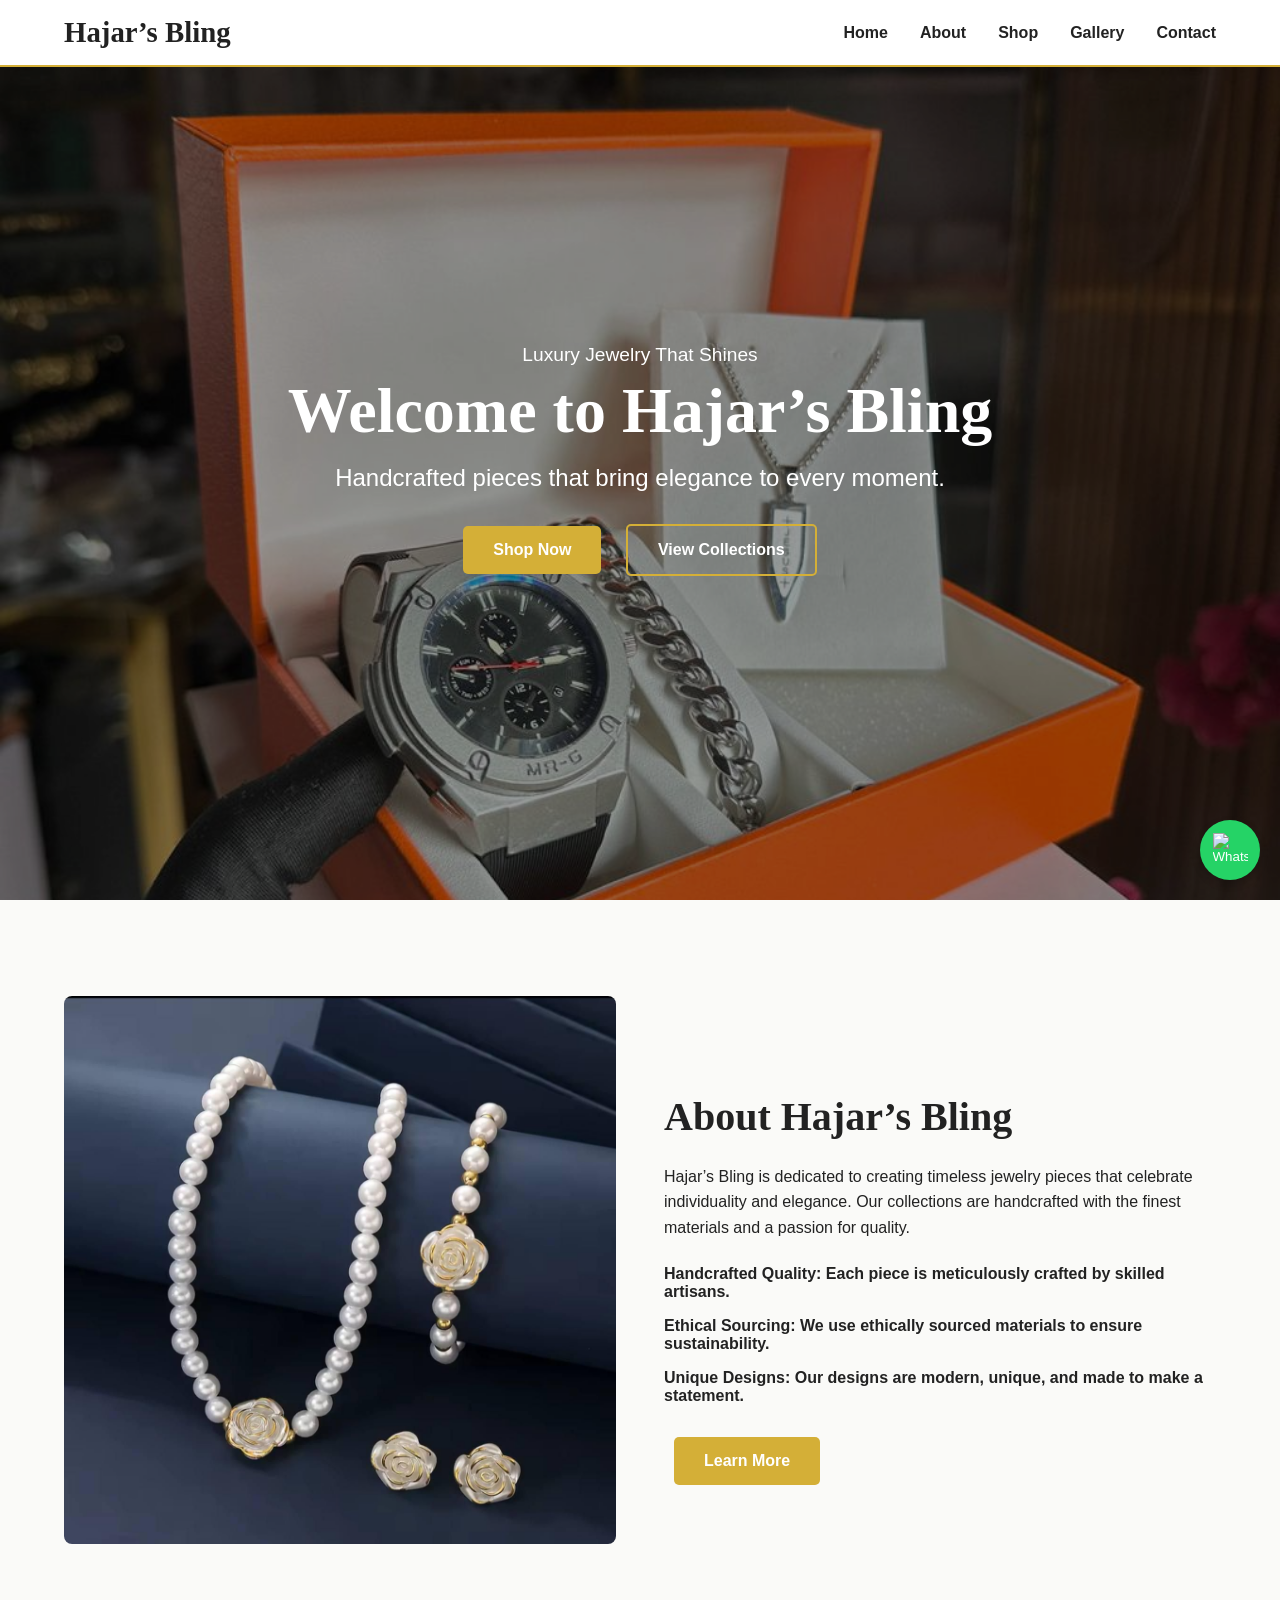
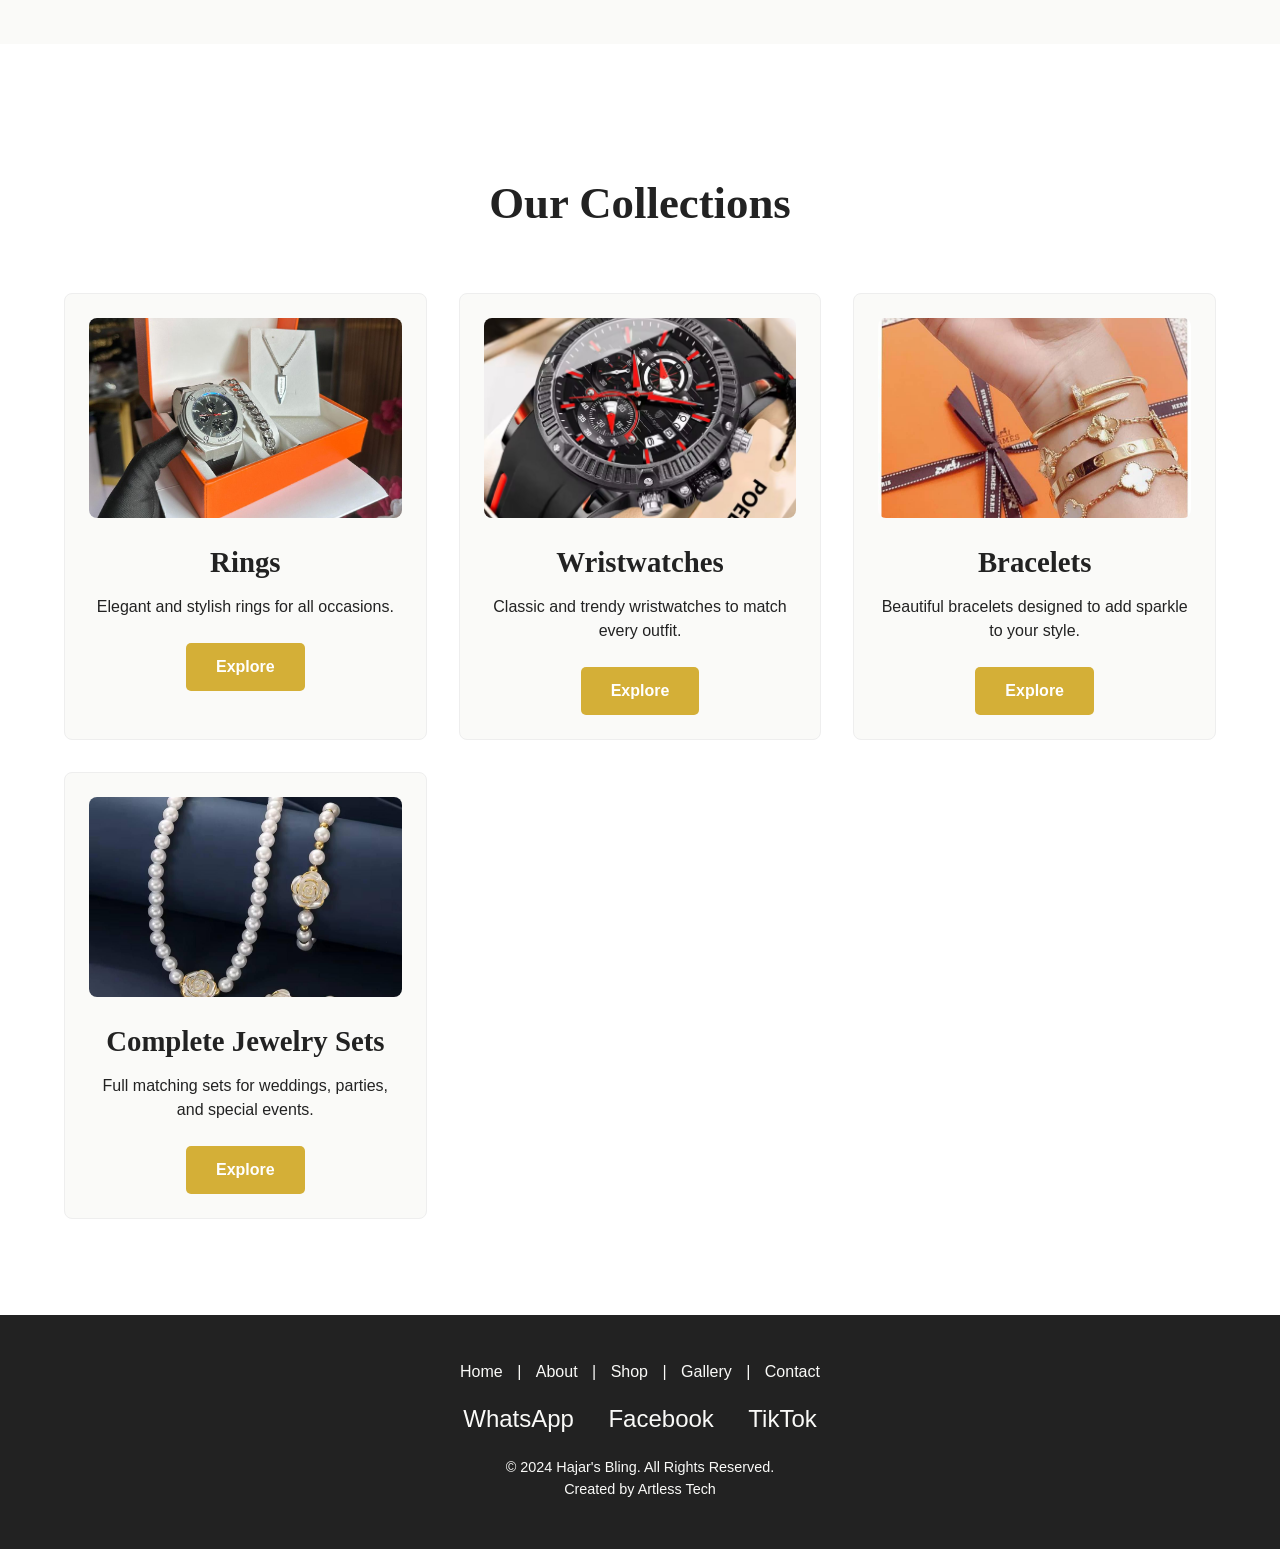
==== index.html @ 62906468 "feat: Build complete static website for Hajar's Bling This commit includes the complete static websi" ====
<!DOCTYPE html>
<html lang="en">
<head>
    <meta charset="UTF-8">
    <meta name="viewport" content="width=device-width, initial-scale=1.0">
    <title>Hajar's Bling</title>
    <link rel="stylesheet" href="css/style.css">
</head>
<body>

    <header>
        <nav class="navbar">
            <div class="container">
                <a href="index.html" class="brand-logo">Hajar’s Bling</a>
                <ul class="nav-links">
                    <li><a href="index.html">Home</a></li>
                    <li><a href="about.html">About</a></li>
                    <li><a href="shop.html">Shop</a></li>
                    <li><a href="gallery.html">Gallery</a></li>
                    <li><a href="contact.html">Contact</a></li>
                </ul>
                <div class="hamburger">
                    <span></span>
                    <span></span>
                    <span></span>
                </div>
            </div>
        </nav>
    </header>

    <main>
        <section class="hero">
            <div class="video-background">
                <!-- Video will be placed here -->
                <img src="assets/images/category-jewelry.jpg" alt="Jewelry background" style="width:100%; height:auto; object-fit: cover;">
            </div>
            <div class="hero-overlay"></div>
            <div class="hero-content">
                <p class="tagline">Luxury Jewelry That Shines</p>
                <h1>Welcome to Hajar’s Bling</h1>
                <p class="sub-text">Handcrafted pieces that bring elegance to every moment.</p>
                <div class="cta-buttons">
                    <a href="shop.html" class="btn btn-primary">Shop Now</a>
                    <a href="#collections" class="btn btn-secondary">View Collections</a>
                </div>
            </div>
        </section>

        <section id="about" class="about-section">
            <div class="container">
                <div class="about-content">
                    <div class="about-image">
                        <img src="assets/images/about-image.jpg" alt="About Hajar's Bling">
                    </div>
                    <div class="about-text">
                        <h2>About Hajar’s Bling</h2>
                        <p>Hajar’s Bling is dedicated to creating timeless jewelry pieces that celebrate individuality and elegance. Our collections are handcrafted with the finest materials and a passion for quality.</p>
                        <ul>
                            <li><strong>Handcrafted Quality:</strong> Each piece is meticulously crafted by skilled artisans.</li>
                            <li><strong>Ethical Sourcing:</strong> We use ethically sourced materials to ensure sustainability.</li>
                            <li><strong>Unique Designs:</strong> Our designs are modern, unique, and made to make a statement.</li>
                        </ul>
                        <a href="about.html" class="btn btn-primary">Learn More</a>
                    </div>
                </div>
            </div>
        </section>

        <section id="collections" class="shop-categories">
            <div class="container">
                <h2 class="section-title">Our Collections</h2>
                <div class="category-grid">
                    <div class="category-card">
                        <img src="assets/images/category-jewelry.jpg" alt="Rings">
                        <h3>Rings</h3>
                        <p>Elegant and stylish rings for all occasions.</p>
                        <a href="rings.html" class="btn btn-primary">Explore</a>
                    </div>
                    <div class="category-card">
                        <img src="assets/images/category-wristwatch.jpg" alt="Wristwatches">
                        <h3>Wristwatches</h3>
                        <p>Classic and trendy wristwatches to match every outfit.</p>
                        <a href="watches.html" class="btn btn-primary">Explore</a>
                    </div>
                    <div class="category-card">
                        <img src="assets/images/category-bracelets.jpg" alt="Bracelets">
                        <h3>Bracelets</h3>
                        <p>Beautiful bracelets designed to add sparkle to your style.</p>
                        <a href="bracelets.html" class="btn btn-primary">Explore</a>
                    </div>
                     <div class="category-card">
                        <img src="assets/images/product-jewelry-set-1.jpg" alt="Jewelry Sets">
                        <h3>Complete Jewelry Sets</h3>
                        <p>Full matching sets for weddings, parties, and special events.</p>
                        <a href="sets.html" class="btn btn-primary">Explore</a>
                    </div>
                </div>
            </div>
        </section>

    </main>

    <footer class="site-footer">
        <div class="container">
            <div class="footer-content">
                <div class="footer-links">
                    <a href="index.html">Home</a> |
                    <a href="about.html">About</a> |
                    <a href="shop.html">Shop</a> |
                    <a href="gallery.html">Gallery</a> |
                    <a href="contact.html">Contact</a>
                </div>
                <div class="social-media">
                    <a href="https://wa.link/rwugjc" target="_blank">WhatsApp</a>
                    <a href="https://www.facebook.com/share/1AqFbGFpau/" target="_blank">Facebook</a>
                    <a href="https://www.tiktok.com/@curious.hajar?_t=ZS-8zQ4NmPFM7p&_r=1" target="_blank">TikTok</a>
                </div>
                <div class="copyright">
                    &copy; 2024 Hajar's Bling. All Rights Reserved.
                    <br>
                    Created by Artless Tech
                </div>
            </div>
        </div>
    </footer>

    <div class="floating-widget">
        <div class="quick-order-form-container">
            <form id="quick-order-form" class="quick-order-form">
                <h3>Quick Order</h3>
                <div class="form-group">
                    <label for="quick-name">Name</label>
                    <input type="text" id="quick-name" name="name" required>
                </div>
                <div class="form-group">
                    <label for="quick-products">Products / Codes</label>
                    <textarea id="quick-products" name="products" rows="3" required placeholder="e.g., HB-RING-01 x2, HB-NECK-03 x1"></textarea>
                </div>
                <button type="submit" class="btn btn-primary">Send on WhatsApp</button>
            </form>
        </div>
        <button class="whatsapp-icon" id="whatsapp-icon">
            <img src="https://upload.wikimedia.org/wikipedia/commons/6/6b/WhatsApp.svg" alt="WhatsApp">
        </button>
    </div>

    <script src="js/main.js"></script>
</body>
</html>
---- css/style.css ----
/* General Body Styles */
body {
    margin: 0;
    font-family: 'Lato', sans-serif;
    color: #222222;
    background-color: #FAFAF8;
}

/* Style for the gold accent line */
.gold-accent {
    border-bottom: 2px solid #C7A317;
}

/* General button styling */
.btn {
    padding: 10px 20px;
    text-decoration: none;
    border-radius: 5px;
    font-weight: bold;
    transition: background-color 0.3s ease;
}

.btn-primary {
    background-color: #D4AF37;
    color: #FAFAF8;
}

.btn-primary:hover {
    background-color: #C7A317;
}

/* Fonts */
@import url('https://fonts.googleapis.com/css2?family=Lato:wght@400;700&family=Playfair+Display:wght@700&display=swap');

/* Variables */
:root {
    --primary-gold: #D4AF37;
    --secondary-cream: #FAFAF8;
    --text-dark: #222222;
    --hover-gold: #C7A317;
}

/* General Body Styles */
body {
    margin: 0;
    font-family: 'Lato', sans-serif;
    color: var(--text-dark);
    background-color: var(--secondary-cream);
}

.container {
    width: 90%;
    max-width: 1200px;
    margin: 0 auto;
}

/* Header & Navigation */
.navbar {
    background-color: white;
    padding: 1rem 0;
    border-bottom: 2px solid var(--primary-gold);
    position: fixed;
    width: 100%;
    top: 0;
    z-index: 1000;
}

.navbar .container {
    display: flex;
    justify-content: space-between;
    align-items: center;
}

.brand-logo {
    font-family: 'Playfair Display', serif;
    font-size: 1.8rem;
    color: var(--text-dark);
    text-decoration: none;
    font-weight: 700;
}

.nav-links {
    list-style: none;
    margin: 0;
    padding: 0;
    display: flex;
}

.nav-links li {
    margin-left: 2rem;
}

.nav-links a {
    text-decoration: none;
    color: var(--text-dark);
    font-weight: 700;
    padding-bottom: 5px;
    transition: color 0.3s ease, border-bottom 0.3s ease;
}

.nav-links a:hover {
    color: var(--primary-gold);
    border-bottom: 2px solid var(--primary-gold);
}

.hamburger {
    display: none;
    cursor: pointer;
}

.hamburger span {
    display: block;
    width: 25px;
    height: 3px;
    margin: 5px 0;
    background-color: var(--text-dark);
}

/* Hero Section */
.hero {
    position: relative;
    height: 100vh;
    display: flex;
    align-items: center;
    justify-content: center;
    text-align: center;
    color: white;
}

.video-background {
    position: absolute;
    top: 0;
    left: 0;
    width: 100%;
    height: 100%;
    overflow: hidden;
    z-index: -2;
}

.video-background video,
.video-background img {
    width: 100%;
    height: 100%;
    object-fit: cover;
}

.hero-overlay {
    position: absolute;
    top: 0;
    left: 0;
    width: 100%;
    height: 100%;
    background-color: rgba(0, 0, 0, 0.4);
    z-index: -1;
}

.hero-content {
    z-index: 1;
}

.hero .tagline {
    font-size: 1.2rem;
    margin-bottom: 0.5rem;
}

.hero h1 {
    font-family: 'Playfair Display', serif;
    font-size: 4rem;
    margin: 0;
}

.hero .sub-text {
    font-size: 1.5rem;
    margin-top: 1rem;
}

.cta-buttons {
    margin-top: 2rem;
}

.btn {
    padding: 15px 30px;
    text-decoration: none;
    border-radius: 5px;
    font-weight: bold;
    transition: background-color 0.3s ease, color 0.3s ease, transform 0.3s ease;
    display: inline-block;
    margin: 0 10px;
}

.btn-primary {
    background-color: var(--primary-gold);
    color: white;
}

.btn-primary:hover {
    background-color: var(--hover-gold);
    transform: translateY(-2px);
}

.btn-secondary {
    background-color: transparent;
    color: white;
    border: 2px solid var(--primary-gold);
}

.btn-secondary:hover {
    background-color: var(--primary-gold);
    color: white;
    transform: translateY(-2px);
}

/* Responsive Styles */
@media (max-width: 768px) {
    .nav-links {
        display: none;
        flex-direction: column;
        position: absolute;
        top: 100%;
        left: 0;
        width: 100%;
        background-color: white;
        padding: 1rem 0;
    }

    .nav-links.active {
        display: flex;
    }

    .nav-links li {
        margin: 1rem 0;
        text-align: center;
    }

    .hamburger {
        display: block;
    }

    .hero h1 {
        font-size: 2.5rem;
    }

    .hero .sub-text {
        font-size: 1.2rem;
    }
}

/* About Section */
.about-section {
    padding: 6rem 0;
    background-color: var(--secondary-cream);
}

.about-content {
    display: flex;
    align-items: center;
    gap: 3rem;
}

.about-image {
    flex: 1;
}

.about-image img {
    width: 100%;
    border-radius: 8px;
}

.about-text {
    flex: 1;
}

.about-text h2 {
    font-family: 'Playfair Display', serif;
    font-size: 2.5rem;
    margin-bottom: 1.5rem;
}

.about-text p {
    line-height: 1.6;
    margin-bottom: 1.5rem;
}

.about-text ul {
    list-style: none;
    padding: 0;
    margin-bottom: 2rem;
}

.about-text li {
    margin-bottom: 1rem;
    font-weight: bold;
}

@media (max-width: 768px) {
    .about-content {
        flex-direction: column;
    }
}

/* Shop Categories Section */
.shop-categories {
    padding: 6rem 0;
    background-color: white;
}

.section-title {
    text-align: center;
    font-family: 'Playfair Display', serif;
    font-size: 2.8rem;
    margin-bottom: 4rem;
}

.category-grid {
    display: grid;
    grid-template-columns: repeat(auto-fit, minmax(280px, 1fr));
    gap: 2rem;
}

.category-card {
    background-color: var(--secondary-cream);
    border: 1px solid #eee;
    border-radius: 8px;
    overflow: hidden;
    text-align: center;
    padding: 1.5rem;
    transition: transform 0.3s ease, box-shadow 0.3s ease;
}

.category-card:hover {
    transform: translateY(-5px);
    box-shadow: 0 10px 20px rgba(0,0,0,0.1);
}

.category-card img {
    width: 100%;
    height: 200px;
    object-fit: cover;
    border-radius: 8px;
}

.category-card h3 {
    font-family: 'Playfair Display', serif;
    font-size: 1.8rem;
    margin: 1.5rem 0 1rem;
}

.category-card p {
    line-height: 1.5;
    margin-bottom: 1.5rem;
}

/* Footer */
.site-footer {
    background-color: var(--text-dark);
    color: var(--secondary-cream);
    padding: 3rem 0;
    text-align: center;
}

.footer-content {
    display: flex;
    flex-direction: column;
    align-items: center;
    gap: 1.5rem;
}

.footer-links a {
    color: var(--secondary-cream);
    text-decoration: none;
    margin: 0 10px;
    transition: color 0.3s ease;
}

.footer-links a:hover {
    color: var(--primary-gold);
}

.social-media a {
    color: var(--secondary-cream);
    text-decoration: none;
    margin: 0 15px;
    font-size: 1.5rem;
    transition: color 0.3s ease;
}

.social-media a:hover {
    color: var(--primary-gold);
}

.copyright {
    font-size: 0.9rem;
    line-height: 1.5;
}

/* Page Header for Sub-Pages */
.page-header {
    padding-top: 150px; /* Space for fixed navbar */
    padding-bottom: 4rem;
    background-color: var(--secondary-cream);
    text-align: center;
}

.page-header h1 {
    font-family: 'Playfair Display', serif;
    font-size: 3rem;
    color: var(--text-dark);
}

.shop-page {
    padding: 6rem 0;
}

/* Product Grid for Category Pages */
.product-grid-page {
    padding: 6rem 0;
}

.product-grid {
    display: grid;
    grid-template-columns: repeat(auto-fit, minmax(250px, 1fr));
    gap: 2rem;
}

.product-card {
    background-color: white;
    border: 1px solid #eee;
    border-radius: 8px;
    overflow: hidden;
    text-align: center;
    transition: transform 0.3s ease, box-shadow 0.3s ease;
}

.product-card:hover {
    transform: translateY(-5px);
    box-shadow: 0 10px 20px rgba(0,0,0,0.08);
}

.product-card img {
    width: 100%;
    height: 250px;
    object-fit: cover;
}

.product-info {
    padding: 1.5rem;
}

.product-info h3 {
    font-family: 'Playfair Display', serif;
    font-size: 1.5rem;
    margin: 0 0 0.5rem;
}

.product-info .price {
    font-size: 1.2rem;
    font-weight: bold;
    color: var(--primary-gold);
    margin-bottom: 1rem;
}

/* Gallery Page */
.gallery-page {
    padding: 6rem 0;
}

.gallery-grid {
    display: grid;
    grid-template-columns: repeat(auto-fit, minmax(300px, 1fr));
    gap: 1rem;
}

.gallery-item img {
    width: 100%;
    height: 100%;
    object-fit: cover;
    border-radius: 8px;
    transition: transform 0.3s ease, opacity 0.3s ease;
}

.gallery-item img:hover {
    transform: scale(1.05);
    opacity: 0.9;
}

/* About Page */
.about-page {
    padding: 6rem 0;
}

/* Contact Page */
.contact-page {
    padding: 6rem 0;
}

.contact-form {
    max-width: 600px;
    margin: 0 auto;
    background-color: white;
    padding: 2rem;
    border-radius: 8px;
    border: 1px solid var(--primary-gold);
}

.form-group {
    margin-bottom: 1.5rem;
}

.form-group label {
    display: block;
    font-weight: bold;
    margin-bottom: 0.5rem;
}

.form-group input,
.form-group textarea {
    width: 100%;
    padding: 10px;
    border: 1px solid #ccc;
    border-radius: 5px;
}

.form-group textarea {
    resize: vertical;
}

.contact-form button {
    width: 100%;
    padding: 15px;
    font-size: 1.2rem;
}

/* Floating Widget */
.floating-widget {
    position: fixed;
    bottom: 20px;
    right: 20px;
    z-index: 1001;
}

.whatsapp-icon {
    background-color: #25D366;
    color: white;
    border: none;
    border-radius: 50%;
    width: 60px;
    height: 60px;
    display: flex;
    justify-content: center;
    align-items: center;
    cursor: pointer;
    box-shadow: 0 4px 8px rgba(0,0,0,0.2);
    transition: transform 0.3s ease;
}

.whatsapp-icon:hover {
    transform: scale(1.1);
}

.whatsapp-icon img {
    width: 35px;
    height: 35px;
}

.quick-order-form-container {
    position: absolute;
    bottom: 80px;
    right: 0;
    width: 300px;
    background-color: white;
    border-radius: 8px;
    box-shadow: 0 5px 15px rgba(0,0,0,0.3);
    padding: 1.5rem;
    display: none; /* Hidden by default */
}

.quick-order-form-container.active {
    display: block;
}

.quick-order-form h3 {
    font-family: 'Playfair Display', serif;
    text-align: center;
    margin-top: 0;
}
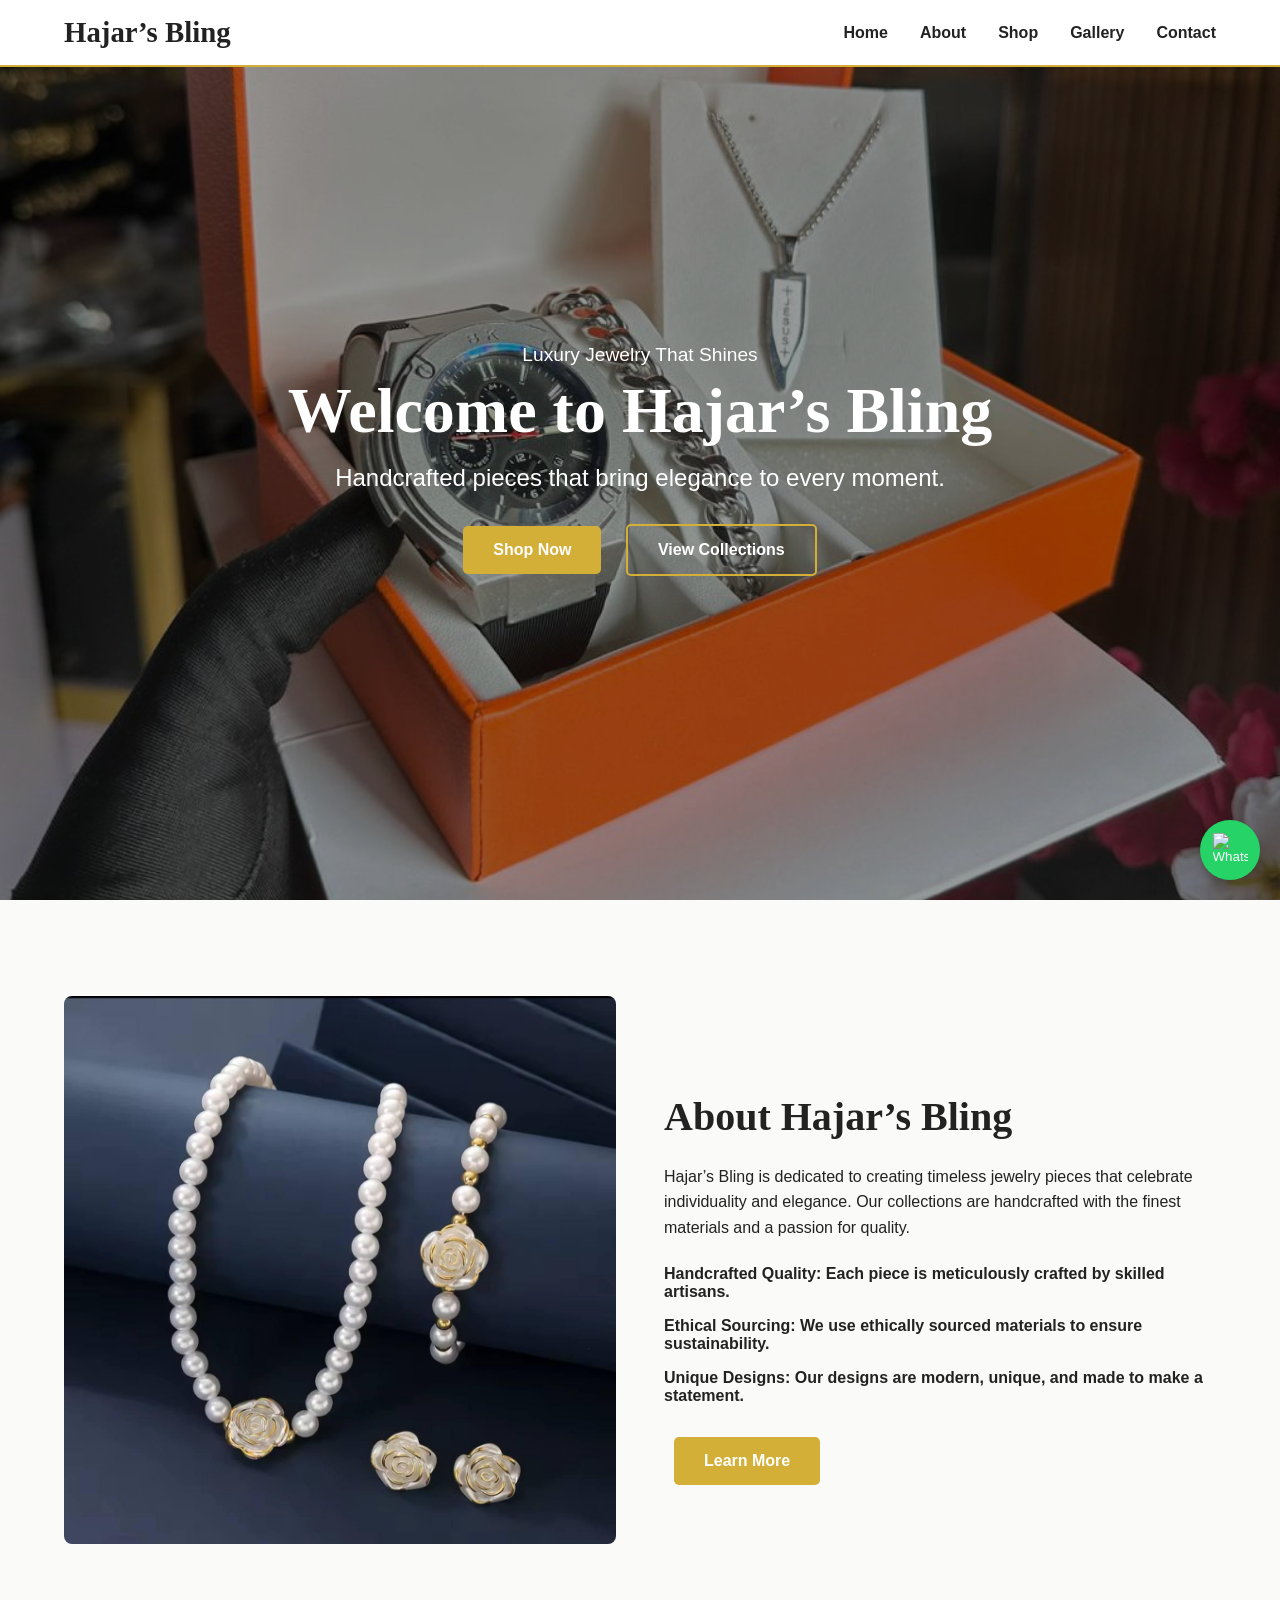
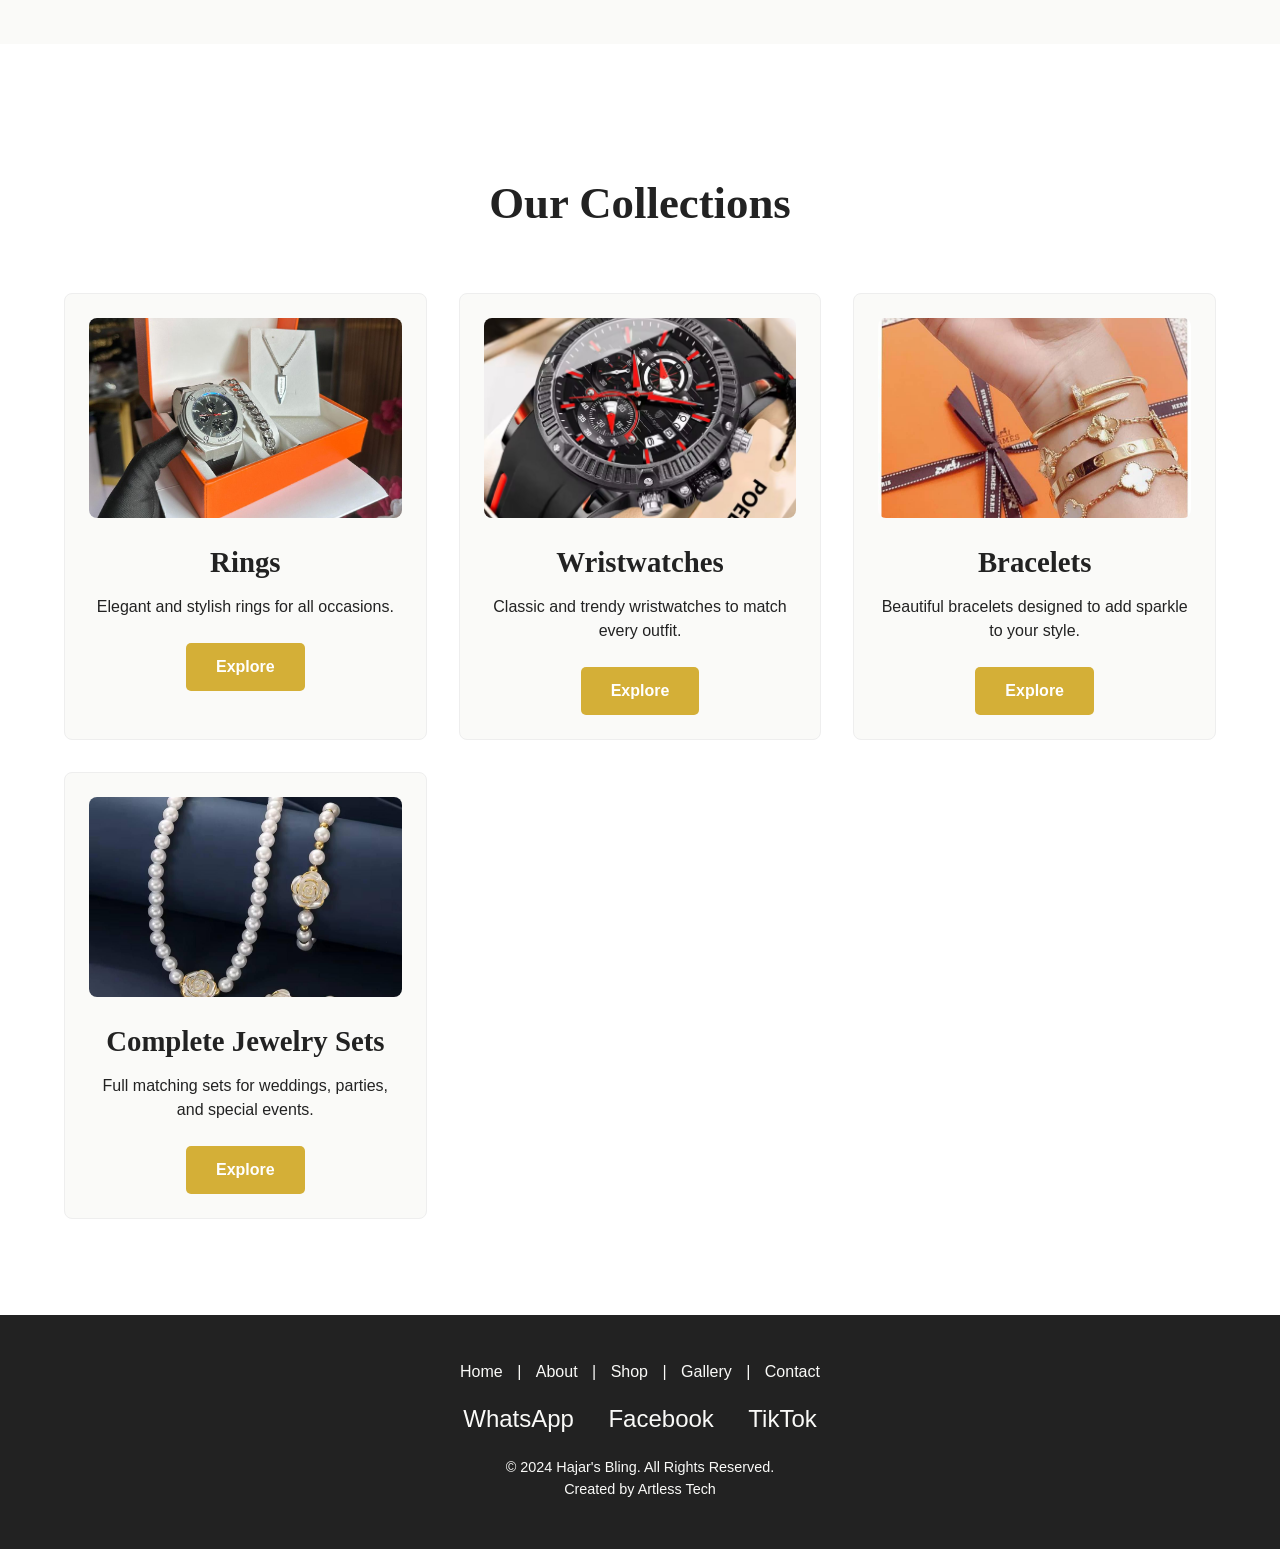
==== commit a161b88c: "feat: Add video background, necklaces category, and new images - Added a video background to the her" ====
--- a/index.html
+++ b/index.html
@@ -31,8 +31,9 @@
     <main>
         <section class="hero">
             <div class="video-background">
-                <!-- Video will be placed here -->
-                <img src="assets/images/category-jewelry.jpg" alt="Jewelry background" style="width:100%; height:auto; object-fit: cover;">
+                <video playsinline autoplay muted loop poster="assets/images/category-jewelry.jpg">
+                    <source src="assets/videos/hero-video.mp4" type="video/mp4">
+                </video>
             </div>
             <div class="hero-overlay"></div>
             <div class="hero-content">
